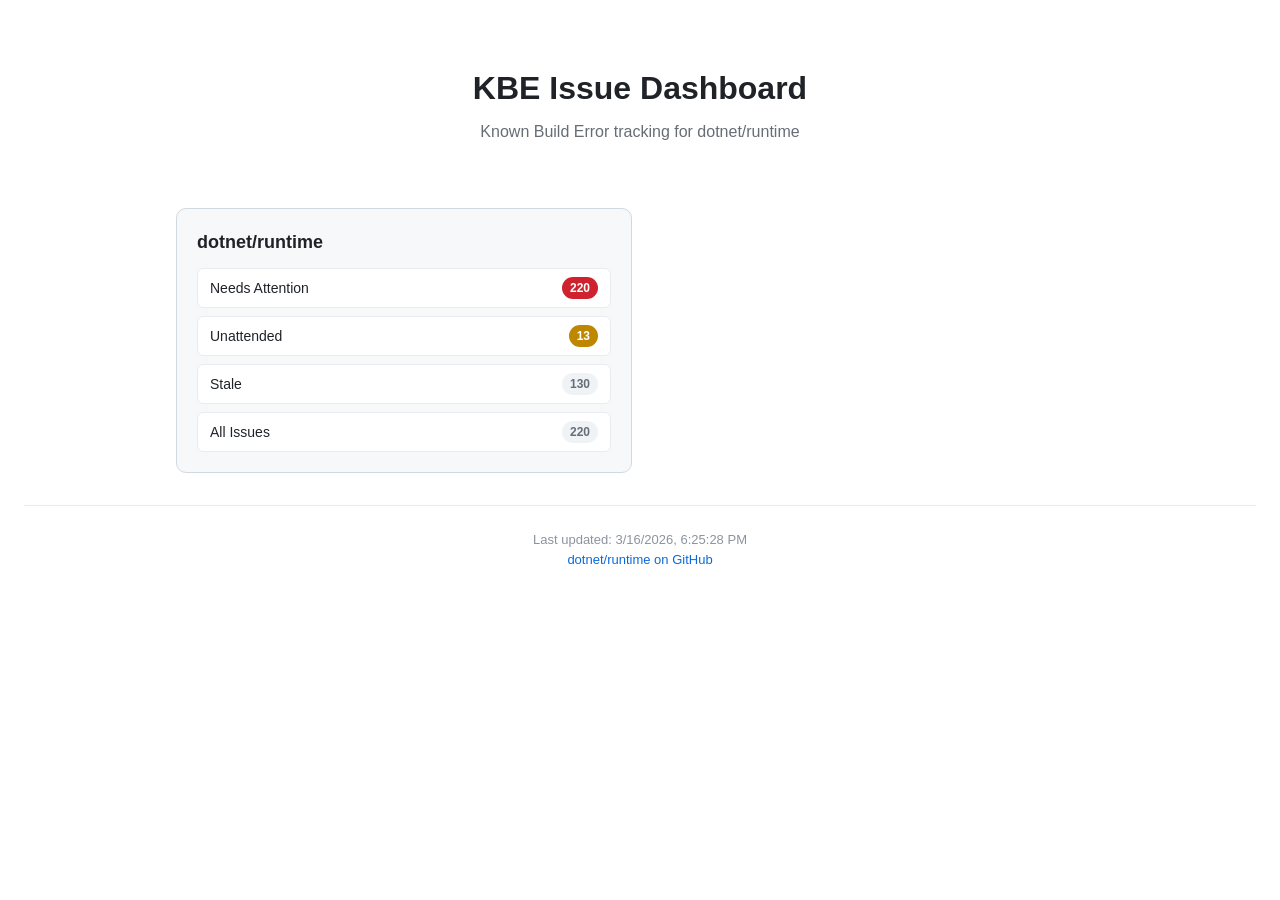
==== pages/index.html @ 6a04fd45 "Use pages/ instead of docs/ for Pages hosting" ====
<!DOCTYPE html>
<html lang="en">
<head>
  <meta charset="UTF-8">
  <meta name="viewport" content="width=device-width, initial-scale=1.0">
  <title>KBE Issue Dashboard</title>
  <link rel="stylesheet" href="shared-styles.css">
</head>
<body>
  <div class="page-container">
    <div class="dashboard-hero">
      <h1>KBE Issue Dashboard</h1>
      <p class="subtitle">Known Build Error tracking for dotnet/runtime</p>
    </div>

    <div id="sparklines" class="sparkline-container" style="display:none;">
      <div class="sparkline-card">
        <div class="spark-label">Total Issues</div>
        <div class="spark-value" id="spark-total">—</div>
        <canvas id="spark-total-chart" height="40"></canvas>
      </div>
      <div class="sparkline-card">
        <div class="spark-label">24h Hits</div>
        <div class="spark-value" id="spark-hits">—</div>
        <canvas id="spark-hits-chart" height="40"></canvas>
      </div>
      <div class="sparkline-card">
        <div class="spark-label">Avg Urgency</div>
        <div class="spark-value" id="spark-urgency">—</div>
        <canvas id="spark-urgency-chart" height="40"></canvas>
      </div>
    </div>

    <div id="repo-cards" class="repo-cards">
      <!-- Populated by JS -->
    </div>

    <div class="dashboard-footer">
      <span id="last-updated-index">Loading…</span><br>
      <a href="https://github.com/dotnet/runtime" target="_blank">dotnet/runtime on GitHub</a>
    </div>
  </div>

  <script src="shared-ui.js"></script>
  <script>
  (function () {
    var REPOS_URL = "repos.json";

    function renderRepoCard(repo, meta) {
      var card = document.createElement("div");
      card.className = "repo-card";

      var title = document.createElement("h2");
      title.textContent = repo.org + "/" + repo.repo;
      card.appendChild(title);

      var links = document.createElement("div");
      links.className = "repo-links";

      var reports = [
        { name: "Needs Attention", file: "needs-attention.html", key: "needs_attention", badgeClass: "danger" },
        { name: "Unattended", file: "unattended.html", key: "unattended", badgeClass: "warn" },
        { name: "Stale", file: "stale.html", key: "stale", badgeClass: "" },
        { name: "All Issues", file: "all.html", key: "all", badgeClass: "" },
      ];

      reports.forEach(function (r) {
        var a = document.createElement("a");
        a.className = "repo-link";
        a.href = repo.path + "/" + r.file;

        var label = document.createElement("span");
        label.textContent = r.name;
        a.appendChild(label);

        var badge = document.createElement("span");
        var count = meta && meta.counts ? meta.counts[r.key] : null;
        badge.className = "count-badge" + (count > 0 && r.badgeClass ? " " + r.badgeClass : "");
        badge.textContent = count !== null && count !== undefined ? count : "—";
        a.appendChild(badge);

        links.appendChild(a);
      });

      card.appendChild(links);
      return card;
    }

    function loadMeta(repo) {
      return fetch(repo.path + "/meta.json")
        .then(function (r) { return r.ok ? r.json() : null; })
        .catch(function () { return null; });
    }

    function renderDashboard() {
      fetch(REPOS_URL)
        .then(function (r) { return r.json(); })
        .then(function (repos) {
          var container = document.getElementById("repo-cards");
          var promises = repos.map(function (repo) {
            return loadMeta(repo).then(function (meta) {
              return { repo: repo, meta: meta };
            });
          });

          Promise.all(promises).then(function (results) {
            results.forEach(function (r) {
              container.appendChild(renderRepoCard(r.repo, r.meta));
            });

            // Show sparklines if history data is available
            var firstMeta = results[0] && results[0].meta;
            if (firstMeta && firstMeta.history) {
              var sparkContainer = document.getElementById("sparklines");
              sparkContainer.style.display = "";

              var h = firstMeta.history;
              if (h.total_issues) {
                document.getElementById("spark-total").textContent = h.total_issues[h.total_issues.length - 1];
                KBE.drawSparkline(document.getElementById("spark-total-chart"), h.total_issues, "#0969da");
              }
              if (h.hits_24h) {
                document.getElementById("spark-hits").textContent = h.hits_24h[h.hits_24h.length - 1];
                KBE.drawSparkline(document.getElementById("spark-hits-chart"), h.hits_24h, "#cf222e");
              }
              if (h.avg_urgency) {
                document.getElementById("spark-urgency").textContent = h.avg_urgency[h.avg_urgency.length - 1].toFixed(1);
                KBE.drawSparkline(document.getElementById("spark-urgency-chart"), h.avg_urgency, "#bf8700");
              }
            }

            // Timestamp
            var ts = (firstMeta && firstMeta.generated_at) || null;
            var tsEl = document.getElementById("last-updated-index");
            if (ts) {
              var d = new Date(ts);
              tsEl.textContent = "Last updated: " + d.toLocaleString();
            } else {
              tsEl.textContent = "Reports not yet generated. Run the pipeline to populate data.";
            }
          });
        })
        .catch(function () {
          document.getElementById("repo-cards").innerHTML =
            '<p style="text-align:center;color:var(--text-muted);">Could not load repos.json. Run the pipeline to generate reports.</p>';
          document.getElementById("last-updated-index").textContent = "No data available.";
        });
    }

    if (document.readyState === "loading") {
      document.addEventListener("DOMContentLoaded", renderDashboard);
    } else {
      renderDashboard();
    }
  })();
  </script>
</body>
</html>
---- pages/shared-styles.css ----
/* ============================================================
   KBE Issue Dashboard — Shared Styles
   ============================================================ */

/* --- CSS Variables --- */
:root {
  /* Score severity scale (green → red) */
  --score-0: #2d9a2d;
  --score-1: #4aad3a;
  --score-2: #6abf47;
  --score-3: #8ecc44;
  --score-4: #b8d430;
  --score-5: #d4c82a;
  --score-6: #e0a820;
  --score-7: #e88318;
  --score-8: #e05a12;
  --score-9: #d43210;
  --score-10: #c0180a;

  /* Score text colors (darker for readability) */
  --score-text-light: #fff;
  --score-text-dark: #1a1a1a;

  /* Backgrounds */
  --bg-primary: #ffffff;
  --bg-secondary: #f6f8fa;
  --bg-row-alt: #f9fafb;
  --bg-row-hover: #edf2f7;
  --bg-header: #24292f;
  --bg-danger: #ffe0e0;
  --bg-nav: #f0f3f6;

  /* Text */
  --text-primary: #1f2328;
  --text-secondary: #656d76;
  --text-muted: #8b949e;
  --text-link: #0969da;
  --text-header: #ffffff;

  /* Borders */
  --border-default: #d1d9e0;
  --border-muted: #e8ecf0;

  /* Badges */
  --badge-blocking: #cf222e;
  --badge-untriaged: #bf8700;
  --badge-default: #6e7781;

  /* Misc */
  --tooltip-bg: #2d333b;
  --tooltip-text: #e6edf3;
  --nav-active: #0969da;
  --focus-ring: #0969da;
}

/* --- Dark Mode --- */
@media (prefers-color-scheme: dark) {
  :root {
    --bg-primary: #0d1117;
    --bg-secondary: #161b22;
    --bg-row-alt: #161b22;
    --bg-row-hover: #1c2129;
    --bg-header: #010409;
    --bg-danger: #3d1418;
    --bg-nav: #161b22;

    --text-primary: #e6edf3;
    --text-secondary: #8b949e;
    --text-muted: #6e7781;
    --text-link: #58a6ff;
    --text-header: #e6edf3;

    --border-default: #30363d;
    --border-muted: #21262d;

    --tooltip-bg: #343942;
    --tooltip-text: #e6edf3;
  }
}

/* --- Reset & Base --- */
*, *::before, *::after {
  box-sizing: border-box;
}

body {
  margin: 0;
  padding: 0;
  font-family: -apple-system, BlinkMacSystemFont, "Segoe UI", "Noto Sans", Helvetica, Arial, sans-serif;
  font-size: 14px;
  line-height: 1.5;
  color: var(--text-primary);
  background: var(--bg-primary);
}

a {
  color: var(--text-link);
  text-decoration: none;
}
a:hover {
  text-decoration: underline;
}

/* --- Page Layout --- */
.page-container {
  max-width: 1600px;
  margin: 0 auto;
  padding: 16px 24px;
}

/* --- Report Header --- */
.report-header {
  margin-bottom: 16px;
  padding-bottom: 12px;
  border-bottom: 1px solid var(--border-default);
}

.report-header h1 {
  margin: 0 0 4px 0;
  font-size: 24px;
  font-weight: 600;
}

.report-header .subtitle {
  color: var(--text-secondary);
  font-size: 14px;
  margin: 0;
}

.report-header .meta {
  display: flex;
  gap: 16px;
  margin-top: 8px;
  font-size: 13px;
  color: var(--text-muted);
}

/* --- Navigation Bar --- */
.report-nav {
  display: flex;
  gap: 4px;
  padding: 8px 0;
  margin-bottom: 16px;
  border-bottom: 1px solid var(--border-muted);
  flex-wrap: wrap;
}

.report-nav a {
  display: inline-flex;
  align-items: center;
  gap: 6px;
  padding: 6px 14px;
  border-radius: 6px;
  font-size: 13px;
  font-weight: 500;
  color: var(--text-secondary);
  background: var(--bg-nav);
  transition: background 0.15s, color 0.15s;
}

.report-nav a:hover {
  background: var(--bg-row-hover);
  color: var(--text-primary);
  text-decoration: none;
}

.report-nav a.active {
  background: var(--nav-active);
  color: #fff;
}

.report-nav .nav-count {
  display: inline-flex;
  align-items: center;
  justify-content: center;
  min-width: 20px;
  height: 20px;
  padding: 0 6px;
  border-radius: 10px;
  font-size: 11px;
  font-weight: 600;
  background: rgba(0, 0, 0, 0.08);
  color: inherit;
}

.report-nav a.active .nav-count {
  background: rgba(255, 255, 255, 0.25);
}

/* --- Summary Stats Bar --- */
.stats-bar {
  display: flex;
  gap: 24px;
  padding: 12px 16px;
  margin-bottom: 16px;
  background: var(--bg-secondary);
  border: 1px solid var(--border-muted);
  border-radius: 8px;
  flex-wrap: wrap;
}

.stat-item {
  display: flex;
  flex-direction: column;
  align-items: flex-start;
}

.stat-value {
  font-size: 22px;
  font-weight: 700;
  line-height: 1.2;
}

.stat-label {
  font-size: 12px;
  color: var(--text-muted);
  text-transform: uppercase;
  letter-spacing: 0.5px;
}

/* --- Filter Bar --- */
.filter-bar {
  display: flex;
  align-items: center;
  gap: 12px;
  margin-bottom: 12px;
}

.filter-bar input[type="text"] {
  flex: 1;
  max-width: 360px;
  padding: 6px 12px;
  border: 1px solid var(--border-default);
  border-radius: 6px;
  font-size: 13px;
  background: var(--bg-primary);
  color: var(--text-primary);
  outline: none;
  transition: border-color 0.15s;
}

.filter-bar input[type="text"]:focus {
  border-color: var(--focus-ring);
  box-shadow: 0 0 0 3px rgba(9, 105, 218, 0.15);
}

.filter-bar .row-count {
  font-size: 13px;
  color: var(--text-muted);
  margin-left: auto;
}

/* --- Table Container (horizontal scroll) --- */
.table-container {
  overflow-x: auto;
  border: 1px solid var(--border-default);
  border-radius: 8px;
}

/* --- Data Table --- */
.data-table {
  width: 100%;
  border-collapse: collapse;
  font-size: 13px;
  table-layout: fixed;
  min-width: 1200px;
}

.data-table thead {
  position: sticky;
  top: 0;
  z-index: 10;
}

.data-table th {
  background: var(--bg-header);
  color: var(--text-header);
  font-weight: 600;
  text-align: left;
  padding: 8px 10px;
  border-bottom: 2px solid var(--border-default);
  white-space: nowrap;
  position: relative;
  user-select: none;
  cursor: pointer;
}

.data-table th:hover {
  background: #363d45;
}

.data-table th .sort-indicator {
  display: inline-block;
  width: 14px;
  margin-left: 4px;
  font-size: 11px;
  opacity: 0.4;
}

.data-table th.sorted .sort-indicator {
  opacity: 1;
}

/* Column resize handle */
.data-table th .col-resize {
  position: absolute;
  right: 0;
  top: 0;
  bottom: 0;
  width: 5px;
  cursor: col-resize;
  background: transparent;
}

.data-table th .col-resize:hover,
.data-table th .col-resize.resizing {
  background: var(--focus-ring);
}

.data-table td {
  padding: 6px 10px;
  border-bottom: 1px solid var(--border-muted);
  white-space: nowrap;
  overflow: hidden;
  text-overflow: ellipsis;
}

/* Alternating rows */
.data-table tbody tr:nth-child(even) {
  background: var(--bg-row-alt);
}

.data-table tbody tr:hover {
  background: var(--bg-row-hover);
}

/* Focus for keyboard nav */
.data-table tbody tr:focus {
  outline: 2px solid var(--focus-ring);
  outline-offset: -2px;
}

/* --- Score Severity Classes --- */
.score-cell {
  display: inline-flex;
  align-items: center;
  gap: 4px;
  font-weight: 600;
  font-variant-numeric: tabular-nums;
}

.severity-0 { background-color: var(--score-0); color: var(--score-text-light); }
.severity-1 { background-color: var(--score-1); color: var(--score-text-light); }
.severity-2 { background-color: var(--score-2); color: var(--score-text-dark); }
.severity-3 { background-color: var(--score-3); color: var(--score-text-dark); }
.severity-4 { background-color: var(--score-4); color: var(--score-text-dark); }
.severity-5 { background-color: var(--score-5); color: var(--score-text-dark); }
.severity-6 { background-color: var(--score-6); color: var(--score-text-dark); }
.severity-7 { background-color: var(--score-7); color: var(--score-text-light); }
.severity-8 { background-color: var(--score-8); color: var(--score-text-light); }
.severity-9 { background-color: var(--score-9); color: var(--score-text-light); }
.severity-10 { background-color: var(--score-10); color: var(--score-text-light); }

td.score-td {
  padding: 4px 8px;
  border-radius: 0;
  text-align: center;
}

/* --- Assignee Highlight --- */
.no-assignee {
  background-color: var(--bg-danger) !important;
  font-style: italic;
  color: var(--badge-blocking);
}

/* --- Last Activity Highlight --- */
.stale-activity {
  background-color: var(--bg-danger) !important;
  color: var(--badge-blocking);
  font-weight: 600;
}

/* --- Bold Hits --- */
.hits-active {
  font-weight: 700;
}

/* --- Label Badges --- */
.label-badge {
  display: inline-block;
  padding: 2px 8px;
  border-radius: 12px;
  font-size: 11px;
  font-weight: 600;
  line-height: 1.4;
  white-space: nowrap;
  margin: 1px 2px;
}

.label-badge.blocking {
  background: var(--badge-blocking);
  color: #fff;
}

.label-badge.untriaged {
  background: var(--badge-untriaged);
  color: #fff;
}

.label-badge.area {
  background: var(--bg-nav);
  color: var(--text-secondary);
  border: 1px solid var(--border-default);
}

.label-badge.default {
  background: var(--bg-nav);
  color: var(--badge-default);
}

/* --- Title Cell --- */
.title-cell {
  max-width: 350px;
  overflow: hidden;
  text-overflow: ellipsis;
  white-space: nowrap;
}

/* --- Tooltip --- */
.tooltip-trigger {
  display: inline-flex;
  align-items: center;
  justify-content: center;
  width: 16px;
  height: 16px;
  border-radius: 50%;
  font-size: 10px;
  font-weight: 700;
  background: rgba(0, 0, 0, 0.12);
  color: var(--text-secondary);
  cursor: help;
  position: relative;
  flex-shrink: 0;
}

.tooltip-trigger:hover,
.tooltip-trigger.active {
  background: rgba(0, 0, 0, 0.25);
}

.tooltip-content {
  display: none;
  position: absolute;
  bottom: calc(100% + 8px);
  left: 50%;
  transform: translateX(-50%);
  min-width: 320px;
  padding: 10px 14px;
  background: var(--tooltip-bg);
  color: var(--tooltip-text);
  border-radius: 8px;
  font-size: 12px;
  font-family: "SFMono-Regular", Consolas, "Liberation Mono", Menlo, monospace;
  white-space: pre;
  line-height: 1.6;
  box-shadow: 0 4px 16px rgba(0, 0, 0, 0.25);
  z-index: 100;
  pointer-events: none;
}

.tooltip-content::after {
  content: "";
  position: absolute;
  top: 100%;
  left: 50%;
  transform: translateX(-50%);
  border: 6px solid transparent;
  border-top-color: var(--tooltip-bg);
}

.tooltip-trigger:hover .tooltip-content,
.tooltip-trigger.active .tooltip-content {
  display: block;
}

/* --- Index Page / Landing --- */
.dashboard-hero {
  text-align: center;
  padding: 48px 16px 32px;
}

.dashboard-hero h1 {
  font-size: 32px;
  font-weight: 700;
  margin: 0 0 8px 0;
}

.dashboard-hero .subtitle {
  font-size: 16px;
  color: var(--text-secondary);
  margin: 0;
}

.repo-cards {
  display: grid;
  grid-template-columns: repeat(auto-fill, minmax(320px, 1fr));
  gap: 16px;
  max-width: 960px;
  margin: 32px auto;
  padding: 0 16px;
}

.repo-card {
  border: 1px solid var(--border-default);
  border-radius: 10px;
  padding: 20px;
  background: var(--bg-secondary);
  transition: box-shadow 0.15s;
}

.repo-card:hover {
  box-shadow: 0 2px 12px rgba(0, 0, 0, 0.08);
}

.repo-card h2 {
  margin: 0 0 12px 0;
  font-size: 18px;
}

.repo-links {
  display: flex;
  flex-direction: column;
  gap: 8px;
}

.repo-link {
  display: flex;
  align-items: center;
  justify-content: space-between;
  padding: 8px 12px;
  border-radius: 6px;
  background: var(--bg-primary);
  border: 1px solid var(--border-muted);
  font-size: 14px;
  font-weight: 500;
  color: var(--text-primary);
  transition: background 0.15s;
}

.repo-link:hover {
  background: var(--bg-row-hover);
  text-decoration: none;
}

.repo-link .count-badge {
  display: inline-flex;
  align-items: center;
  justify-content: center;
  min-width: 24px;
  height: 22px;
  padding: 0 8px;
  border-radius: 12px;
  font-size: 12px;
  font-weight: 700;
  background: var(--bg-nav);
  color: var(--text-secondary);
}

.repo-link .count-badge.warn {
  background: var(--badge-untriaged);
  color: #fff;
}

.repo-link .count-badge.danger {
  background: var(--badge-blocking);
  color: #fff;
}

.dashboard-footer {
  text-align: center;
  padding: 24px 16px;
  margin-top: 32px;
  font-size: 13px;
  color: var(--text-muted);
  border-top: 1px solid var(--border-muted);
}

/* --- Sparkline Container (index page) --- */
.sparkline-container {
  display: flex;
  gap: 24px;
  justify-content: center;
  max-width: 960px;
  margin: 0 auto 24px;
  padding: 0 16px;
  flex-wrap: wrap;
}

.sparkline-card {
  flex: 1;
  min-width: 200px;
  max-width: 300px;
  padding: 16px;
  background: var(--bg-secondary);
  border: 1px solid var(--border-muted);
  border-radius: 8px;
  text-align: center;
}

.sparkline-card .spark-label {
  font-size: 12px;
  color: var(--text-muted);
  text-transform: uppercase;
  letter-spacing: 0.5px;
}

.sparkline-card .spark-value {
  font-size: 28px;
  font-weight: 700;
  margin: 4px 0;
}

.sparkline-card canvas {
  width: 100%;
  height: 40px;
  margin-top: 8px;
}

/* --- Responsive --- */
@media (max-width: 768px) {
  .page-container {
    padding: 12px 8px;
  }

  .stats-bar {
    gap: 12px;
  }

  .report-nav {
    gap: 4px;
  }

  .report-nav a {
    padding: 5px 10px;
    font-size: 12px;
  }

  .dashboard-hero h1 {
    font-size: 24px;
  }
}
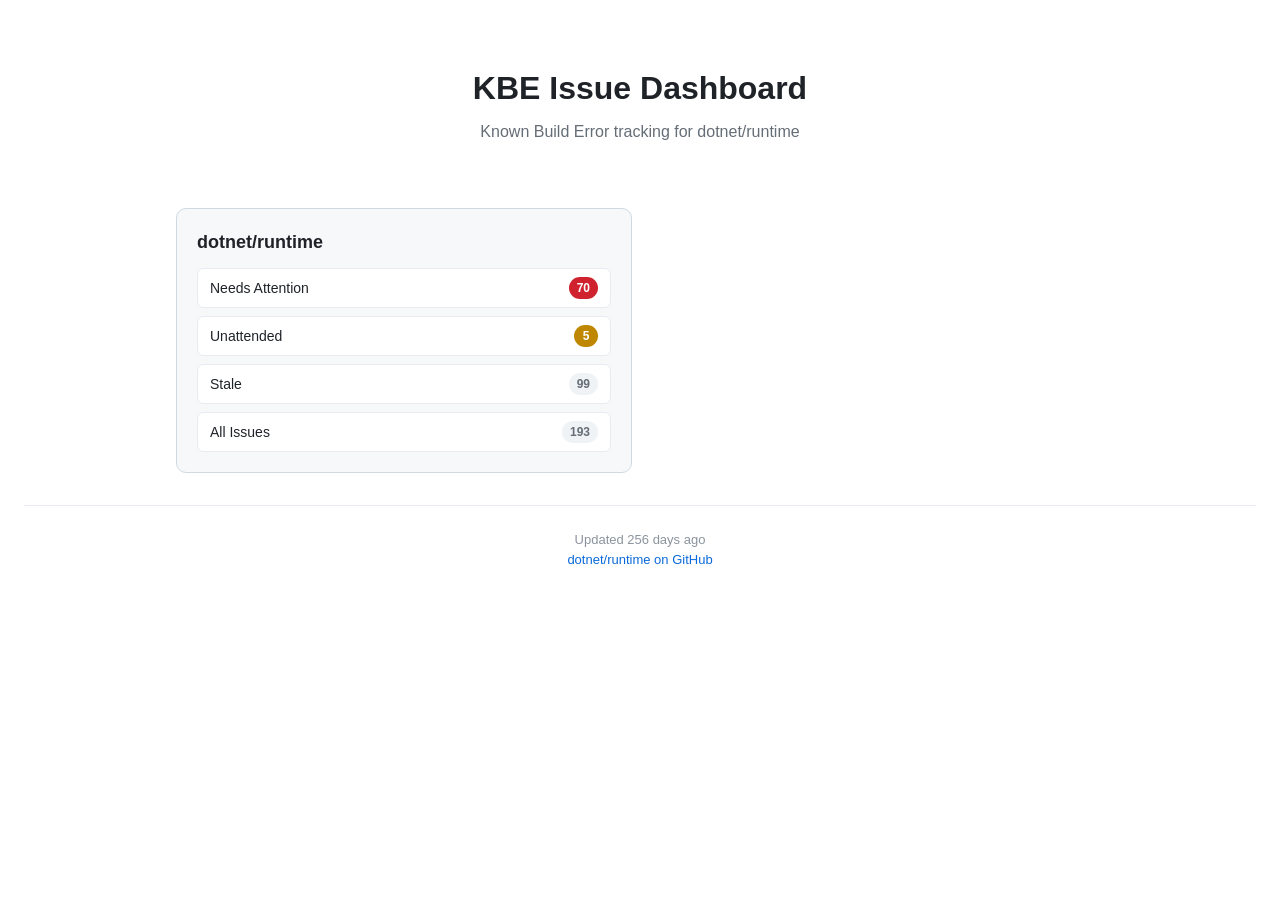
==== commit 7e4426b4: "Run reports hourly and show relative timestamp on index page - Change cron schedule from every 6 hou" ====
--- a/pages/index.html
+++ b/pages/index.html
@@ -129,12 +129,29 @@
               }
             }
 
-            // Timestamp
+            // Timestamp — show relative "X mins ago"
             var ts = (firstMeta && firstMeta.generated_at) || null;
             var tsEl = document.getElementById("last-updated-index");
             if (ts) {
-              var d = new Date(ts);
-              tsEl.textContent = "Last updated: " + d.toLocaleString();
+              var generated = new Date(ts);
+              function updateRelativeTime() {
+                var diff = Math.floor((Date.now() - generated.getTime()) / 60000);
+                var text;
+                if (diff < 1) {
+                  text = "just now";
+                } else if (diff < 60) {
+                  text = diff + " min" + (diff === 1 ? "" : "s") + " ago";
+                } else if (diff < 1440) {
+                  var hours = Math.floor(diff / 60);
+                  text = hours + " hour" + (hours === 1 ? "" : "s") + " ago";
+                } else {
+                  var days = Math.floor(diff / 1440);
+                  text = days + " day" + (days === 1 ? "" : "s") + " ago";
+                }
+                tsEl.textContent = "Updated " + text;
+              }
+              updateRelativeTime();
+              setInterval(updateRelativeTime, 60000);
             } else {
               tsEl.textContent = "Reports not yet generated. Run the pipeline to populate data.";
             }
--- a/pages/shared-styles.css
+++ b/pages/shared-styles.css
@@ -218,6 +218,90 @@
   letter-spacing: 0.5px;
 }
 
+/* --- Score Guide (collapsible) --- */
+.score-guide {
+  margin-bottom: 16px;
+  border: 1px solid var(--border-muted);
+  border-radius: 8px;
+  background: var(--bg-secondary);
+  font-size: 13px;
+}
+
+.score-guide summary {
+  display: flex;
+  align-items: center;
+  gap: 6px;
+  padding: 10px 16px;
+  cursor: pointer;
+  font-weight: 600;
+  font-size: 13px;
+  color: var(--text-secondary);
+  user-select: none;
+  list-style: none;
+}
+
+.score-guide summary::-webkit-details-marker { display: none; }
+
+.score-guide summary::before {
+  content: "ℹ️";
+  font-size: 14px;
+}
+
+.score-guide summary .chevron {
+  margin-left: auto;
+  font-size: 11px;
+  transition: transform 0.15s;
+}
+
+.score-guide[open] summary .chevron {
+  transform: rotate(90deg);
+}
+
+.score-guide summary:hover {
+  color: var(--text-primary);
+}
+
+.score-guide-body {
+  display: grid;
+  grid-template-columns: repeat(auto-fit, minmax(260px, 1fr));
+  gap: 16px;
+  padding: 0 16px 16px;
+}
+
+.score-guide-card {
+  padding: 12px;
+  background: var(--bg-primary);
+  border: 1px solid var(--border-muted);
+  border-radius: 6px;
+}
+
+.score-guide-card h3 {
+  margin: 0 0 4px 0;
+  font-size: 13px;
+  font-weight: 700;
+}
+
+.score-guide-card .guide-question {
+  margin: 0 0 6px 0;
+  font-size: 12px;
+  font-style: italic;
+  color: var(--text-secondary);
+}
+
+.score-guide-card ul {
+  margin: 0;
+  padding-left: 18px;
+  font-size: 12px;
+  color: var(--text-secondary);
+  line-height: 1.6;
+}
+
+.score-guide-card .guide-hint {
+  margin: 6px 0 0 0;
+  font-size: 11px;
+  color: var(--text-muted);
+}
+
 /* --- Filter Bar --- */
 .filter-bar {
   display: flex;
@@ -250,6 +334,39 @@
   margin-left: auto;
 }
 
+/* --- Mobile Filter Toggle --- */
+.mobile-filter-toggle {
+  display: inline-flex;
+  align-items: center;
+  gap: 6px;
+  cursor: pointer;
+  font-size: 13px;
+  color: var(--text-secondary);
+  white-space: nowrap;
+  user-select: none;
+}
+
+.mobile-filter-toggle input[type="checkbox"] {
+  width: 16px;
+  height: 16px;
+  margin: 0;
+  accent-color: var(--nav-active);
+  cursor: pointer;
+}
+
+.mobile-filter-toggle .toggle-label {
+  transition: color 0.15s;
+}
+
+.mobile-filter-toggle:hover .toggle-label {
+  color: var(--text-primary);
+}
+
+.mobile-filter-toggle input[type="checkbox"]:checked + .toggle-label {
+  color: var(--nav-active);
+  font-weight: 600;
+}
+
 /* --- Table Container (horizontal scroll) --- */
 .table-container {
   overflow-x: auto;
@@ -263,7 +380,7 @@
   border-collapse: collapse;
   font-size: 13px;
   table-layout: fixed;
-  min-width: 1200px;
+  min-width: 1400px;
 }
 
 .data-table thead {
@@ -325,6 +442,13 @@
   text-overflow: ellipsis;
 }
 
+.data-table td.labels-cell {
+  white-space: normal;
+  overflow: visible;
+  text-overflow: clip;
+  line-height: 1.6;
+}
+
 /* Alternating rows */
 .data-table tbody tr:nth-child(even) {
   background: var(--bg-row-alt);
@@ -408,23 +532,56 @@
   color: #fff;
 }
 
-.label-badge.area {
-  background: var(--bg-nav);
-  color: var(--text-secondary);
-  border: 1px solid var(--border-default);
-}
-
-.label-badge.default {
+.label-badge:not(.blocking):not(.untriaged) {
   background: var(--bg-nav);
   color: var(--badge-default);
+  border: 1px solid var(--border-muted);
+}
+
+.label-badge.clickable {
+  cursor: pointer;
+  transition: opacity 0.15s, box-shadow 0.15s;
+}
+
+.label-badge.clickable:hover {
+  opacity: 0.85;
+  box-shadow: 0 0 0 2px var(--focus-ring);
+}
+
+/* Active label filter indicator in filter bar */
+.active-label-filter {
+  display: inline-flex;
+  align-items: center;
+  gap: 4px;
+  padding: 3px 10px;
+  border-radius: 12px;
+  font-size: 12px;
+  font-weight: 600;
+  background: var(--nav-active);
+  color: #fff;
+  white-space: nowrap;
+}
+
+.label-filter-clear {
+  cursor: pointer;
+  margin-left: 2px;
+  font-size: 13px;
+  opacity: 0.8;
+}
+
+.label-filter-clear:hover {
+  opacity: 1;
 }
 
 /* --- Title Cell --- */
-.title-cell {
-  max-width: 350px;
-  overflow: hidden;
-  text-overflow: ellipsis;
-  white-space: nowrap;
+.data-table td.title-cell {
+  max-width: 400px;
+  white-space: normal;
+  overflow: visible;
+  text-overflow: clip;
+  line-height: 1.4;
+  overflow-wrap: break-word;
+  word-break: break-word;
 }
 
 /* --- Tooltip --- */
